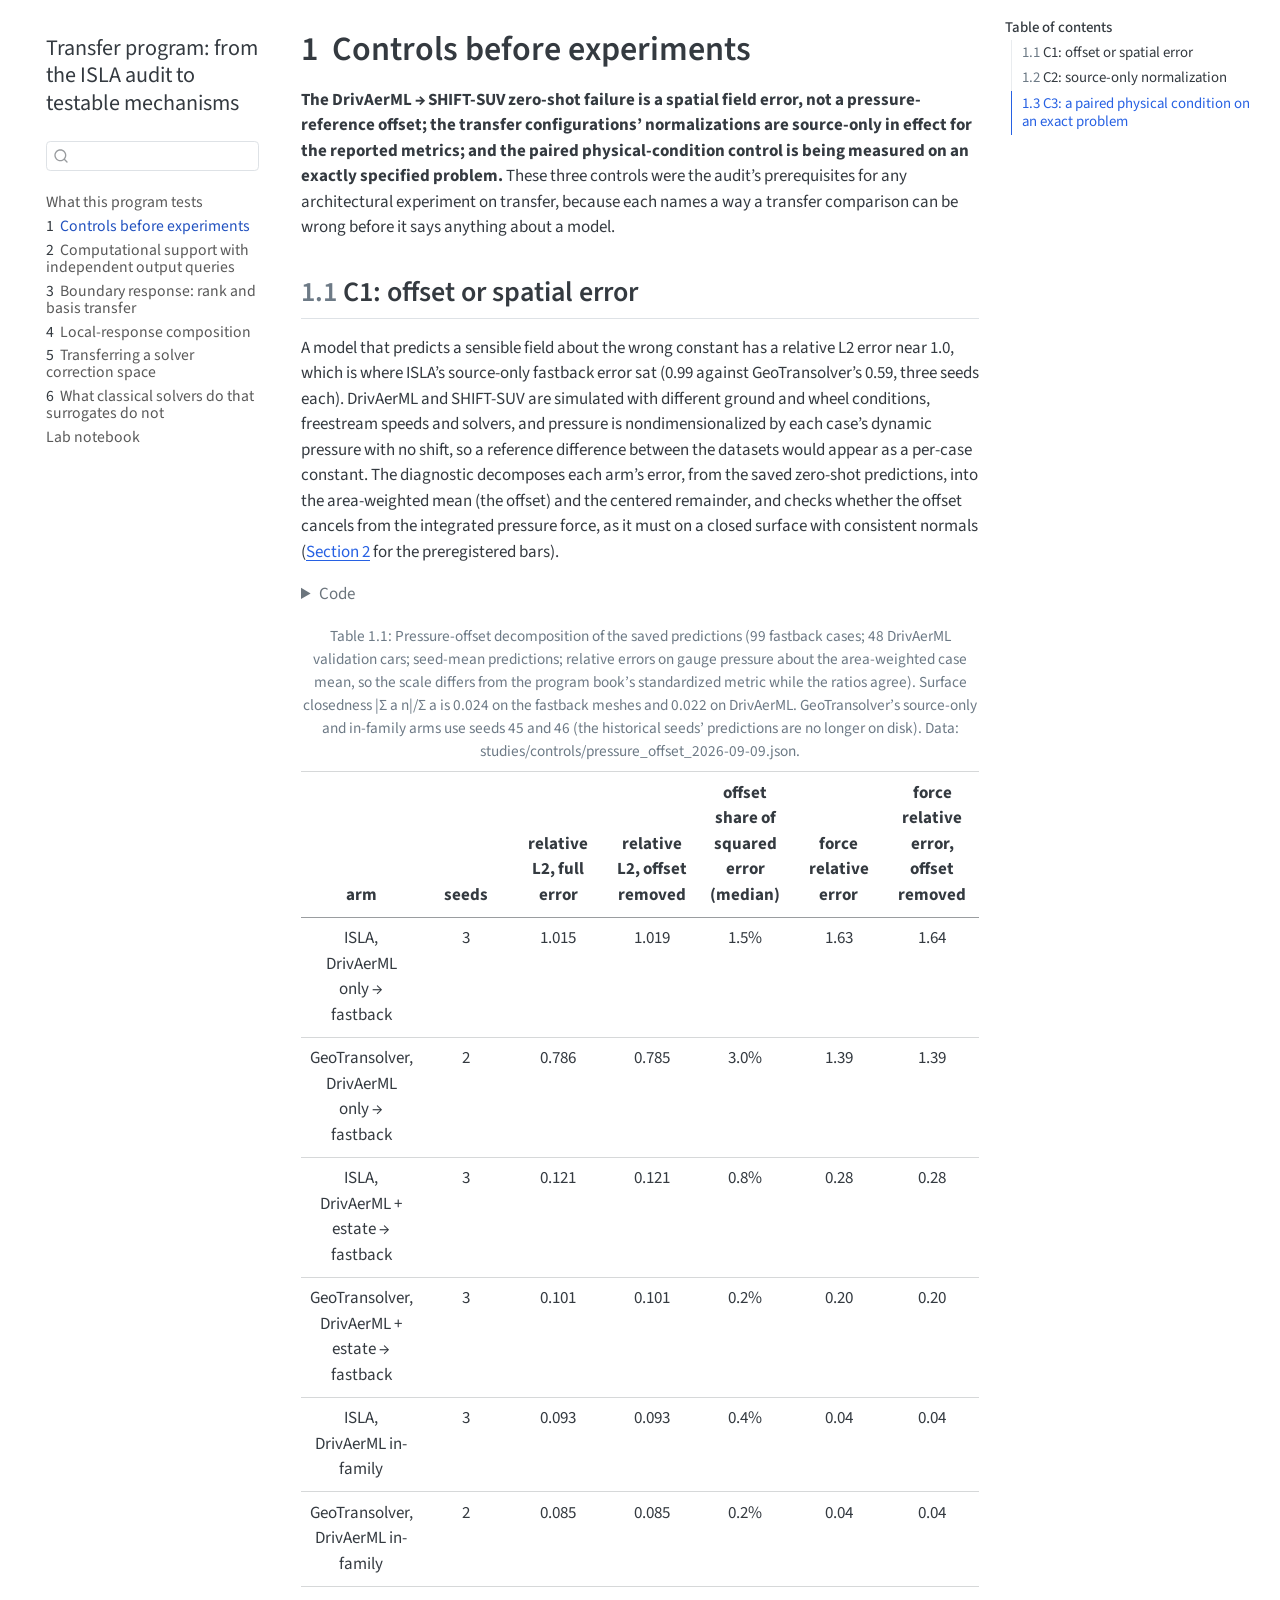
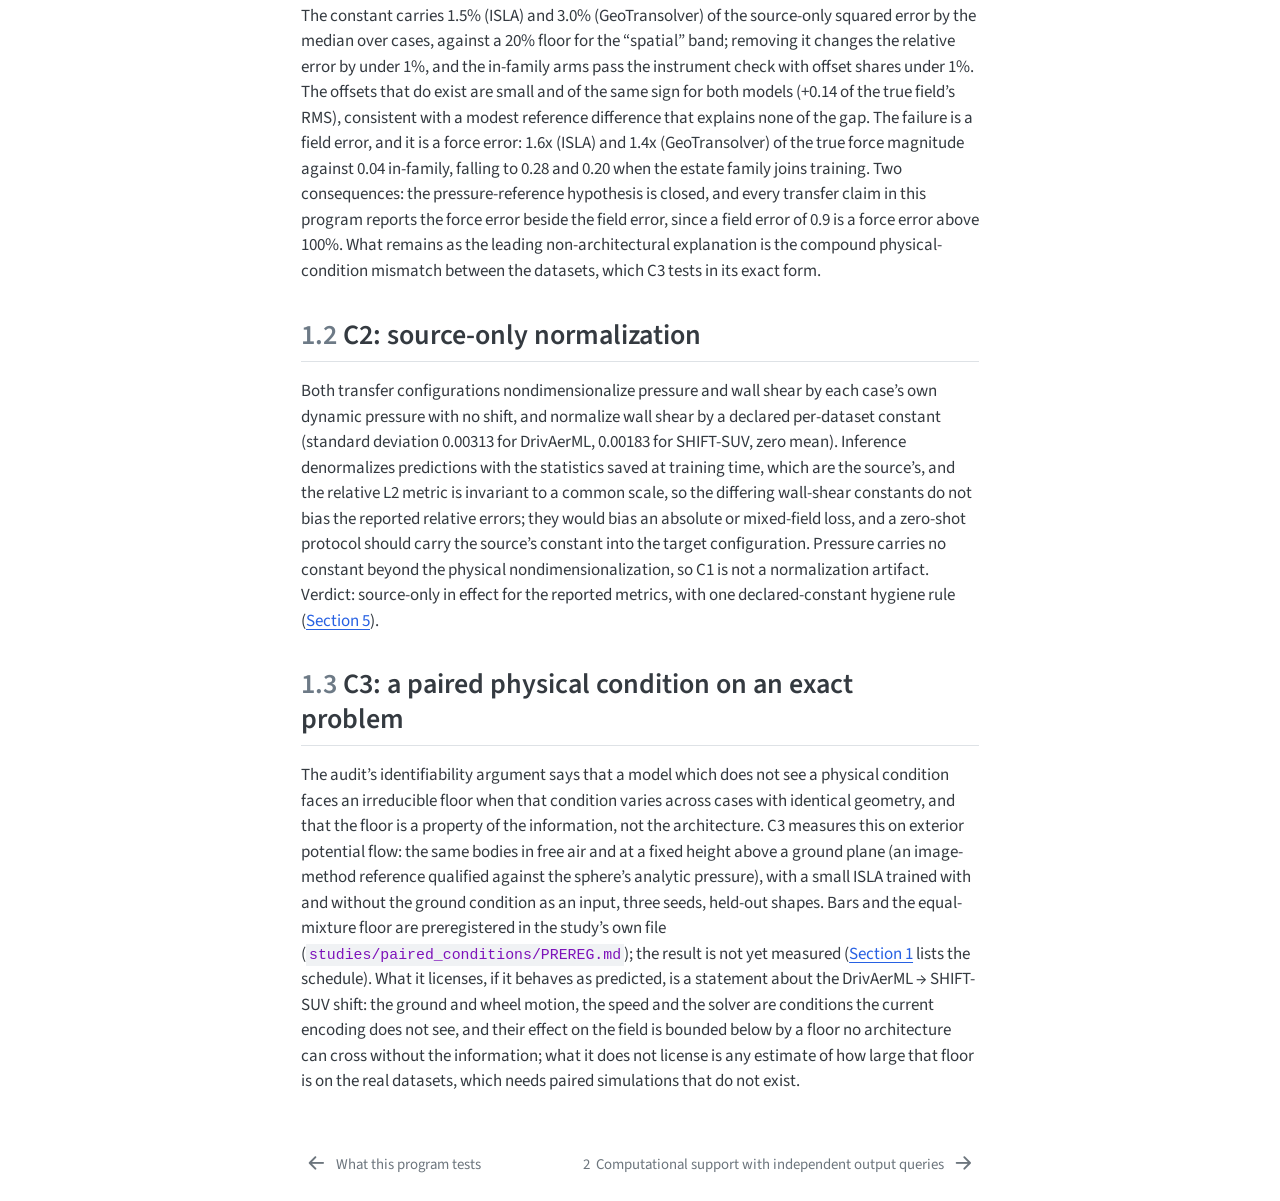
==== examples/cfd/mesh_transformer/research/transfer_program/_book/01-controls.html @ b27fa601 "Transfer program: D3 composition verdict (not worth a learner as proposed; hybrid survives), chapter" ====
<!DOCTYPE html>
<html xmlns="http://www.w3.org/1999/xhtml" lang="en" xml:lang="en"><head>

<meta charset="utf-8">
<meta name="generator" content="quarto-1.10.18">

<meta name="viewport" content="width=device-width, initial-scale=1.0, user-scalable=yes">


<title>1&nbsp; Controls before experiments – Transfer program: from the ISLA audit to testable mechanisms</title>
<style>
/* Default styles provided by pandoc.
** See https://pandoc.org/MANUAL.html#variables-for-html for config info.
*/
span.smallcaps{font-variant: small-caps;}
div.columns{display: flex; gap: 1.5em;}
div.column{flex: auto;}
@media screen {
div.columns{gap: min(4vw, 1.5em);}
div.column{overflow-x: auto;}
}
div.hanging-indent{margin-left: 1.5em; text-indent: -1.5em;}
ul.task-list{list-style: none;}
ul.task-list li input[type="checkbox"] {
  width: 0.8em;
  margin: 0 0.8em 0.2em -1em; /* quarto-specific, see https://github.com/quarto-dev/quarto-cli/issues/4556 */ 
  vertical-align: middle;
}
/* CSS for syntax highlighting */
html { -webkit-text-size-adjust: 100%; }
pre > code.sourceCode { white-space: pre; position: relative; }
pre > code.sourceCode > span { display: inline-block; line-height: 1.25; }
pre > code.sourceCode > span:empty { height: 1.2em; }
.sourceCode { overflow: visible; }
code.sourceCode > span { color: inherit; text-decoration: inherit; }
div.sourceCode { margin: 1em 0; }
pre.sourceCode { margin: 0; }
@media screen {
div.sourceCode { overflow: auto; }
}
@media print {
pre > code.sourceCode { white-space: pre-wrap; }
pre > code.sourceCode > span { text-indent: -5em; padding-left: 5em; }
}
pre.numberSource code
  { counter-reset: source-line 0; }
pre.numberSource code > span
  { position: relative; left: -4em; counter-increment: source-line; }
pre.numberSource code > span > a:first-child::before
  { content: counter(source-line);
    position: relative; left: -1em; text-align: right; vertical-align: baseline;
    border: none; display: inline-block;
    -webkit-touch-callout: none; -webkit-user-select: none;
    -khtml-user-select: none; -moz-user-select: none;
    -ms-user-select: none; user-select: none;
    padding: 0 4px; width: 4em;
  }
pre.numberSource { margin-left: 3em;  padding-left: 4px; }
div.sourceCode
  {   }
@media screen {
pre > code.sourceCode > span > a:first-child::before { text-decoration: underline; }
}
</style>


<script src="site_libs/quarto-nav/quarto-nav.js"></script>
<script src="site_libs/quarto-nav/headroom.min.js"></script>
<script src="site_libs/clipboard/clipboard.min.js"></script>
<script src="site_libs/quarto-search/autocomplete.umd.js"></script>
<script src="site_libs/quarto-search/fuse.min.js"></script>
<script src="site_libs/quarto-search/quarto-search.js"></script>
<meta name="quarto:offset" content="./">
<link href="./02-computational-support.html" rel="next">
<link href="./index.html" rel="prev">
<script src="site_libs/quarto-html/quarto.js" type="module"></script>
<script src="site_libs/quarto-html/tabsets/tabsets.js" type="module"></script>
<script src="site_libs/quarto-html/popper.min.js"></script>
<script src="site_libs/quarto-html/tippy.umd.min.js"></script>
<script src="site_libs/quarto-html/anchor.min.js"></script>
<link href="site_libs/quarto-html/tippy.css" rel="stylesheet">
<link href="site_libs/quarto-html/quarto-syntax-highlighting-64a204ab8560d761af7679ceaba22944.css" rel="stylesheet" id="quarto-text-highlighting-styles">
<script src="site_libs/bootstrap/bootstrap.min.js"></script>
<link href="site_libs/bootstrap/bootstrap-icons.css" rel="stylesheet">
<link href="site_libs/bootstrap/bootstrap-19df2ef9049729c9320cb14db6c731c5.min.css" rel="stylesheet" append-hash="true" id="quarto-bootstrap" data-mode="light">
<script id="quarto-search-options" type="application/json">{
  "location": "sidebar",
  "copy-button": false,
  "collapse-after": 3,
  "panel-placement": "start",
  "type": "textbox",
  "limit": 50,
  "keyboard-shortcut": [
    "f",
    "/",
    "s"
  ],
  "show-item-context": false,
  "language": {
    "search-no-results-text": "No results",
    "search-matching-documents-text": "matching documents",
    "search-copy-link-title": "Copy link to search",
    "search-hide-matches-text": "Hide additional matches",
    "search-more-match-text": "more match in this document",
    "search-more-matches-text": "more matches in this document",
    "search-clear-button-title": "Clear",
    "search-text-placeholder": "",
    "search-detached-cancel-button-title": "Cancel",
    "search-submit-button-title": "Submit",
    "search-label": "Search"
  }
}</script>


</head>

<body class="nav-sidebar floating quarto-light">

<div id="quarto-search-results"></div>
  <header id="quarto-header" class="headroom fixed-top">
  <nav class="quarto-secondary-nav">
    <div class="container-fluid d-flex">
      <button type="button" class="quarto-btn-toggle btn" data-bs-toggle="collapse" role="button" data-bs-target=".quarto-sidebar-collapse-item" aria-controls="quarto-sidebar" aria-expanded="false" aria-label="Toggle sidebar navigation" onclick="if (window.quartoToggleHeadroom) { window.quartoToggleHeadroom(); }">
        <i class="bi bi-layout-text-sidebar-reverse"></i>
      </button>
        <nav class="quarto-page-breadcrumbs" aria-label="breadcrumb"><ol class="breadcrumb"><li class="breadcrumb-item"><a href="./01-controls.html"><span class="chapter-number">1</span>&nbsp; <span class="chapter-title">Controls before experiments</span></a></li></ol></nav>
        <a class="flex-grow-1" role="navigation" data-bs-toggle="collapse" data-bs-target=".quarto-sidebar-collapse-item" aria-controls="quarto-sidebar" aria-expanded="false" aria-label="Toggle sidebar navigation" onclick="if (window.quartoToggleHeadroom) { window.quartoToggleHeadroom(); }">      
        </a>
      <button type="button" class="btn quarto-search-button" aria-label="Search" onclick="window.quartoOpenSearch();">
        <i class="bi bi-search"></i>
      </button>
    </div>
  </nav>
</header>
<!-- content -->
<div id="quarto-content" class="quarto-container page-columns page-rows-contents page-layout-article">
<!-- sidebar -->
  <nav id="quarto-sidebar" class="sidebar collapse collapse-horizontal quarto-sidebar-collapse-item sidebar-navigation floating overflow-auto">
    <div class="pt-lg-2 mt-2 text-left sidebar-header">
    <div class="sidebar-title mb-0 py-0">
      <a href="./">Transfer program: from the ISLA audit to testable mechanisms</a> 
    </div>
      </div>
        <div class="mt-2 flex-shrink-0 align-items-center">
        <div class="sidebar-search">
        <div id="quarto-search" class="" title="Search"></div>
        </div>
        </div>
    <div class="sidebar-menu-container"> 
    <ul class="list-unstyled mt-1">
        <li class="sidebar-item">
  <div class="sidebar-item-container"> 
  <a href="./index.html" class="sidebar-item-text sidebar-link">
 <span class="menu-text">What this program tests</span></a>
  </div>
</li>
        <li class="sidebar-item">
  <div class="sidebar-item-container"> 
  <a href="./01-controls.html" class="sidebar-item-text sidebar-link active">
 <span class="menu-text"><span class="chapter-number">1</span>&nbsp; <span class="chapter-title">Controls before experiments</span></span></a>
  </div>
</li>
        <li class="sidebar-item">
  <div class="sidebar-item-container"> 
  <a href="./02-computational-support.html" class="sidebar-item-text sidebar-link">
 <span class="menu-text"><span class="chapter-number">2</span>&nbsp; <span class="chapter-title">Computational support with independent output queries</span></span></a>
  </div>
</li>
        <li class="sidebar-item">
  <div class="sidebar-item-container"> 
  <a href="./03-boundary-response.html" class="sidebar-item-text sidebar-link">
 <span class="menu-text"><span class="chapter-number">3</span>&nbsp; <span class="chapter-title">Boundary response: rank and basis transfer</span></span></a>
  </div>
</li>
        <li class="sidebar-item">
  <div class="sidebar-item-container"> 
  <a href="./04-composition.html" class="sidebar-item-text sidebar-link">
 <span class="menu-text"><span class="chapter-number">4</span>&nbsp; <span class="chapter-title">Local-response composition</span></span></a>
  </div>
</li>
        <li class="sidebar-item">
  <div class="sidebar-item-container"> 
  <a href="./05-solver-spaces.html" class="sidebar-item-text sidebar-link">
 <span class="menu-text"><span class="chapter-number">5</span>&nbsp; <span class="chapter-title">Transferring a solver correction space</span></span></a>
  </div>
</li>
        <li class="sidebar-item">
  <div class="sidebar-item-container"> 
  <a href="./06-classical-solvers.html" class="sidebar-item-text sidebar-link">
 <span class="menu-text"><span class="chapter-number">6</span>&nbsp; <span class="chapter-title">What classical solvers do that surrogates do not</span></span></a>
  </div>
</li>
        <li class="sidebar-item">
  <div class="sidebar-item-container"> 
  <a href="./99-notebook.html" class="sidebar-item-text sidebar-link">
 <span class="menu-text">Lab notebook</span></a>
  </div>
</li>
    </ul>
    </div>
</nav>
<div id="quarto-sidebar-glass" class="quarto-sidebar-collapse-item" data-bs-toggle="collapse" data-bs-target=".quarto-sidebar-collapse-item"></div>
<!-- margin-sidebar -->
    <div id="quarto-margin-sidebar" class="sidebar margin-sidebar">
        <nav id="TOC" role="doc-toc" class="toc-active">
    <h2 id="toc-title">Table of contents</h2>
   
  <ul>
  <li><a href="#sec-controls-offset" id="toc-sec-controls-offset" class="nav-link active" data-scroll-target="#sec-controls-offset"><span class="header-section-number">1.1</span> C1: offset or spatial error</a></li>
  <li><a href="#sec-controls-normalization" id="toc-sec-controls-normalization" class="nav-link" data-scroll-target="#sec-controls-normalization"><span class="header-section-number">1.2</span> C2: source-only normalization</a></li>
  <li><a href="#sec-controls-paired" id="toc-sec-controls-paired" class="nav-link" data-scroll-target="#sec-controls-paired"><span class="header-section-number">1.3</span> C3: a paired physical condition on an exact problem</a></li>
  </ul>
</nav>
    </div>
<!-- main -->
<main class="content" id="quarto-document-content">

<header id="title-block-header" class="quarto-title-block default">
<div class="quarto-title">
<h1 class="title"><span id="sec-controls" class="quarto-section-identifier"><span class="chapter-number">1</span>&nbsp; <span class="chapter-title">Controls before experiments</span></span></h1>
</div>



<div class="quarto-title-meta">

    
  
    
  </div>
  


</header>


<p><strong>The DrivAerML → SHIFT-SUV zero-shot failure is a spatial field error, not a pressure-reference offset; the transfer configurations’ normalizations are source-only in effect for the reported metrics; and the paired physical-condition control is being measured on an exactly specified problem.</strong> These three controls were the audit’s prerequisites for any architectural experiment on transfer, because each names a way a transfer comparison can be wrong before it says anything about a model.</p>
<section id="sec-controls-offset" class="level2" data-number="1.1">
<h2 data-number="1.1" class="anchored" data-anchor-id="sec-controls-offset"><span class="header-section-number">1.1</span> C1: offset or spatial error</h2>
<p>A model that predicts a sensible field about the wrong constant has a relative L2 error near 1.0, which is where ISLA’s source-only fastback error sat (0.99 against GeoTransolver’s 0.59, three seeds each). DrivAerML and SHIFT-SUV are simulated with different ground and wheel conditions, freestream speeds and solvers, and pressure is nondimensionalized by each case’s dynamic pressure with no shift, so a reference difference between the datasets would appear as a per-case constant. The diagnostic decomposes each arm’s error, from the saved zero-shot predictions, into the area-weighted mean (the offset) and the centered remainder, and checks whether the offset cancels from the integrated pressure force, as it must on a closed surface with consistent normals (<a href="99-notebook.html#sec-nb-c1-prereg" class="quarto-xref"><span>Section 2</span></a> for the preregistered bars).</p>
<details class="code-fold">
<summary>Code</summary>
<div class="code-copy-outer-scaffold"><div class="sourceCode cell-code" id="cb1"><pre class="sourceCode python code-with-copy"><code class="sourceCode python"><span id="cb1-1"><a href="#cb1-1" aria-hidden="true" tabindex="-1"></a><span class="im">import</span> json</span>
<span id="cb1-2"><a href="#cb1-2" aria-hidden="true" tabindex="-1"></a><span class="im">from</span> pathlib <span class="im">import</span> Path</span>
<span id="cb1-3"><a href="#cb1-3" aria-hidden="true" tabindex="-1"></a>d <span class="op">=</span> json.loads(Path(<span class="st">"studies/controls/pressure_offset_2026-09-09.json"</span>).read_text())</span>
<span id="cb1-4"><a href="#cb1-4" aria-hidden="true" tabindex="-1"></a>names <span class="op">=</span> {<span class="st">"isla_source_only_fastback"</span>: <span class="st">"ISLA, DrivAerML only → fastback"</span>, <span class="st">"gt_source_only_fastback"</span>: <span class="st">"GeoTransolver, DrivAerML only → fastback"</span>,</span>
<span id="cb1-5"><a href="#cb1-5" aria-hidden="true" tabindex="-1"></a>         <span class="st">"isla_with_estate_fastback"</span>: <span class="st">"ISLA, DrivAerML + estate → fastback"</span>, <span class="st">"gt_with_estate_fastback"</span>: <span class="st">"GeoTransolver, DrivAerML + estate → fastback"</span>,</span>
<span id="cb1-6"><a href="#cb1-6" aria-hidden="true" tabindex="-1"></a>         <span class="st">"isla_infamily_drivaer"</span>: <span class="st">"ISLA, DrivAerML in-family"</span>, <span class="st">"gt_infamily_drivaer"</span>: <span class="st">"GeoTransolver, DrivAerML in-family"</span>}</span>
<span id="cb1-7"><a href="#cb1-7" aria-hidden="true" tabindex="-1"></a><span class="bu">print</span>(<span class="st">"| arm | seeds | relative L2, full error | relative L2, offset removed | offset share of squared error (median) | force relative error | force relative error, offset removed |"</span>)</span>
<span id="cb1-8"><a href="#cb1-8" aria-hidden="true" tabindex="-1"></a><span class="bu">print</span>(<span class="st">"|---|---|---|---|---|---|---|"</span>)</span>
<span id="cb1-9"><a href="#cb1-9" aria-hidden="true" tabindex="-1"></a><span class="cf">for</span> a, n <span class="kw">in</span> names.items():</span>
<span id="cb1-10"><a href="#cb1-10" aria-hidden="true" tabindex="-1"></a>    s <span class="op">=</span> d[<span class="st">"arms"</span>][a][<span class="st">"summary"</span>]</span>
<span id="cb1-11"><a href="#cb1-11" aria-hidden="true" tabindex="-1"></a>    <span class="bu">print</span>(<span class="ss">f"| </span><span class="sc">{</span>n<span class="sc">}</span><span class="ss"> | </span><span class="sc">{</span>d[<span class="st">'arms'</span>][a][<span class="st">'n_seeds'</span>]<span class="sc">}</span><span class="ss"> | </span><span class="sc">{</span>s[<span class="st">'rel_l2_uniform_vs_centered_true'</span>][<span class="st">'mean'</span>]<span class="sc">:.3f}</span><span class="ss"> | </span><span class="sc">{</span>s[<span class="st">'rel_l2_spatial_vs_centered_true'</span>][<span class="st">'mean'</span>]<span class="sc">:.3f}</span><span class="ss"> | </span><span class="sc">{</span><span class="dv">100</span><span class="op">*</span>s[<span class="st">'frac_sq_err_offset_area'</span>][<span class="st">'median'</span>]<span class="sc">:.1f}</span><span class="ss">% | </span><span class="sc">{</span>s[<span class="st">'force_rel_err'</span>][<span class="st">'mean'</span>]<span class="sc">:.2f}</span><span class="ss"> | </span><span class="sc">{</span>s[<span class="st">'force_rel_err_offset_removed'</span>][<span class="st">'mean'</span>]<span class="sc">:.2f}</span><span class="ss"> |"</span>)</span>
<span id="cb1-12"><a href="#cb1-12" aria-hidden="true" tabindex="-1"></a><span class="bu">print</span>()</span>
<span id="cb1-13"><a href="#cb1-13" aria-hidden="true" tabindex="-1"></a><span class="bu">print</span>(<span class="st">": Pressure-offset decomposition of the saved predictions (99 fastback cases; 48 DrivAerML validation cars; seed-mean predictions; relative errors on gauge pressure about the area-weighted case mean, so the scale differs from the program book's standardized metric while the ratios agree). Surface closedness |Σ a n|/Σ a is 0.024 on the fastback meshes and 0.022 on DrivAerML. GeoTransolver's source-only and in-family arms use seeds 45 and 46 (the historical seeds' predictions are no longer on disk). Data: studies/controls/pressure_offset_2026-09-09.json. {#tbl-c1}"</span>)</span></code></pre></div><button title="Copy to Clipboard" class="code-copy-button"><i class="bi"></i></button></div>
</details>
<div id="tbl-c1" class="quarto-float quarto-figure quarto-figure-center anchored">
<figure class="quarto-float quarto-float-tbl figure">
<figcaption class="quarto-float-caption-top quarto-float-caption quarto-float-tbl" id="tbl-c1-caption-0ceaefa1-69ba-4598-a22c-09a6ac19f8ca">
Table&nbsp;1.1: Pressure-offset decomposition of the saved predictions (99 fastback cases; 48 DrivAerML validation cars; seed-mean predictions; relative errors on gauge pressure about the area-weighted case mean, so the scale differs from the program book’s standardized metric while the ratios agree). Surface closedness |Σ a n|/Σ a is 0.024 on the fastback meshes and 0.022 on DrivAerML. GeoTransolver’s source-only and in-family arms use seeds 45 and 46 (the historical seeds’ predictions are no longer on disk). Data: studies/controls/pressure_offset_2026-09-09.json.
</figcaption>
<div aria-describedby="tbl-c1-caption-0ceaefa1-69ba-4598-a22c-09a6ac19f8ca">
<table class="caption-top table">
<colgroup>
<col style="width: 14%">
<col style="width: 14%">
<col style="width: 14%">
<col style="width: 14%">
<col style="width: 14%">
<col style="width: 14%">
<col style="width: 14%">
</colgroup>
<thead>
<tr class="header">
<th>arm</th>
<th>seeds</th>
<th>relative L2, full error</th>
<th>relative L2, offset removed</th>
<th>offset share of squared error (median)</th>
<th>force relative error</th>
<th>force relative error, offset removed</th>
</tr>
</thead>
<tbody>
<tr class="odd">
<td>ISLA, DrivAerML only → fastback</td>
<td>3</td>
<td>1.015</td>
<td>1.019</td>
<td>1.5%</td>
<td>1.63</td>
<td>1.64</td>
</tr>
<tr class="even">
<td>GeoTransolver, DrivAerML only → fastback</td>
<td>2</td>
<td>0.786</td>
<td>0.785</td>
<td>3.0%</td>
<td>1.39</td>
<td>1.39</td>
</tr>
<tr class="odd">
<td>ISLA, DrivAerML + estate → fastback</td>
<td>3</td>
<td>0.121</td>
<td>0.121</td>
<td>0.8%</td>
<td>0.28</td>
<td>0.28</td>
</tr>
<tr class="even">
<td>GeoTransolver, DrivAerML + estate → fastback</td>
<td>3</td>
<td>0.101</td>
<td>0.101</td>
<td>0.2%</td>
<td>0.20</td>
<td>0.20</td>
</tr>
<tr class="odd">
<td>ISLA, DrivAerML in-family</td>
<td>3</td>
<td>0.093</td>
<td>0.093</td>
<td>0.4%</td>
<td>0.04</td>
<td>0.04</td>
</tr>
<tr class="even">
<td>GeoTransolver, DrivAerML in-family</td>
<td>2</td>
<td>0.085</td>
<td>0.085</td>
<td>0.2%</td>
<td>0.04</td>
<td>0.04</td>
</tr>
</tbody>
</table>
</div>
</figure>
</div>
<p>The constant carries 1.5% (ISLA) and 3.0% (GeoTransolver) of the source-only squared error by the median over cases, against a 20% floor for the “spatial” band; removing it changes the relative error by under 1%, and the in-family arms pass the instrument check with offset shares under 1%. The offsets that do exist are small and of the same sign for both models (+0.14 of the true field’s RMS), consistent with a modest reference difference that explains none of the gap. The failure is a field error, and it is a force error: 1.6x (ISLA) and 1.4x (GeoTransolver) of the true force magnitude against 0.04 in-family, falling to 0.28 and 0.20 when the estate family joins training. Two consequences: the pressure-reference hypothesis is closed, and every transfer claim in this program reports the force error beside the field error, since a field error of 0.9 is a force error above 100%. What remains as the leading non-architectural explanation is the compound physical-condition mismatch between the datasets, which C3 tests in its exact form.</p>
</section>
<section id="sec-controls-normalization" class="level2" data-number="1.2">
<h2 data-number="1.2" class="anchored" data-anchor-id="sec-controls-normalization"><span class="header-section-number">1.2</span> C2: source-only normalization</h2>
<p>Both transfer configurations nondimensionalize pressure and wall shear by each case’s own dynamic pressure with no shift, and normalize wall shear by a declared per-dataset constant (standard deviation 0.00313 for DrivAerML, 0.00183 for SHIFT-SUV, zero mean). Inference denormalizes predictions with the statistics saved at training time, which are the source’s, and the relative L2 metric is invariant to a common scale, so the differing wall-shear constants do not bias the reported relative errors; they would bias an absolute or mixed-field loss, and a zero-shot protocol should carry the source’s constant into the target configuration. Pressure carries no constant beyond the physical nondimensionalization, so C1 is not a normalization artifact. Verdict: source-only in effect for the reported metrics, with one declared-constant hygiene rule (<a href="99-notebook.html#sec-nb-c2-verdict" class="quarto-xref"><span>Section 5</span></a>).</p>
</section>
<section id="sec-controls-paired" class="level2" data-number="1.3">
<h2 data-number="1.3" class="anchored" data-anchor-id="sec-controls-paired"><span class="header-section-number">1.3</span> C3: a paired physical condition on an exact problem</h2>
<p>The audit’s identifiability argument says that a model which does not see a physical condition faces an irreducible floor when that condition varies across cases with identical geometry, and that the floor is a property of the information, not the architecture. C3 measures this on exterior potential flow: the same bodies in free air and at a fixed height above a ground plane (an image-method reference qualified against the sphere’s analytic pressure), with a small ISLA trained with and without the ground condition as an input, three seeds, held-out shapes. Bars and the equal-mixture floor are preregistered in the study’s own file (<code>studies/paired_conditions/PREREG.md</code>); the result is not yet measured (<a href="99-notebook.html#sec-nb-start" class="quarto-xref"><span>Section 1</span></a> lists the schedule). What it licenses, if it behaves as predicted, is a statement about the DrivAerML → SHIFT-SUV shift: the ground and wheel motion, the speed and the solver are conditions the current encoding does not see, and their effect on the field is bounded below by a floor no architecture can cross without the information; what it does not license is any estimate of how large that floor is on the real datasets, which needs paired simulations that do not exist.</p>


</section>

</main> <!-- /main -->
<script id="quarto-html-after-body" type="application/javascript">
  window.document.addEventListener("DOMContentLoaded", function (event) {
    const icon = "";
    const anchorJS = new window.AnchorJS();
    anchorJS.options = {
      placement: 'right',
      icon: icon
    };
    anchorJS.add('.anchored');
    const isCodeAnnotation = (el) => {
      for (const clz of el.classList) {
        if (clz.startsWith('code-annotation-')) {                     
          return true;
        }
      }
      return false;
    }
    const onCopySuccess = function(e) {
      // button target
      const button = e.trigger;
      // don't keep focus
      button.blur();
      // flash "checked"
      button.classList.add('code-copy-button-checked');
      var currentTitle = button.getAttribute("title");
      button.setAttribute("title", "Copied!");
      let tooltip;
      if (window.bootstrap) {
        button.setAttribute("data-bs-toggle", "tooltip");
        button.setAttribute("data-bs-placement", "left");
        button.setAttribute("data-bs-title", "Copied!");
        tooltip = new bootstrap.Tooltip(button, 
          { trigger: "manual", 
            customClass: "code-copy-button-tooltip",
            offset: [0, -8]});
        tooltip.show();    
      }
      setTimeout(function() {
        if (tooltip) {
          tooltip.hide();
          button.removeAttribute("data-bs-title");
          button.removeAttribute("data-bs-toggle");
          button.removeAttribute("data-bs-placement");
        }
        button.setAttribute("title", currentTitle);
        button.classList.remove('code-copy-button-checked');
      }, 1000);
      // clear code selection
      e.clearSelection();
    }
    const getTextToCopy = function(trigger) {
      const outerScaffold = trigger.parentElement.cloneNode(true);
      const codeEl = outerScaffold.querySelector('code');
      for (const childEl of codeEl.children) {
        if (isCodeAnnotation(childEl)) {
          childEl.remove();
        }
      }
      return codeEl.innerText;
    }
    const clipboard = new window.ClipboardJS('.code-copy-button:not([data-in-quarto-modal])', {
      text: getTextToCopy
    });
    clipboard.on('success', onCopySuccess);
    if (window.document.getElementById('quarto-embedded-source-code-modal')) {
      const clipboardModal = new window.ClipboardJS('.code-copy-button[data-in-quarto-modal]', {
        text: getTextToCopy,
        container: window.document.getElementById('quarto-embedded-source-code-modal')
      });
      clipboardModal.on('success', onCopySuccess);
    }
      var localhostRegex = new RegExp(/^(?:http|https):\/\/localhost\:?[0-9]*\//);
      var mailtoRegex = new RegExp(/^mailto:/);
        var filterRegex = new RegExp('/' + window.location.host + '/');
      var isInternal = (href) => {
          return filterRegex.test(href) || localhostRegex.test(href) || mailtoRegex.test(href);
      }
      // Inspect non-navigation links and adorn them if external
     var links = window.document.querySelectorAll('a[href]:not(.nav-link):not(.navbar-brand):not(.toc-action):not(.sidebar-link):not(.sidebar-item-toggle):not(.pagination-link):not(.no-external):not([aria-hidden]):not(.dropdown-item):not(.quarto-navigation-tool):not(.about-link)');
      for (var i=0; i<links.length; i++) {
        const link = links[i];
        if (!isInternal(link.href)) {
          // undo the damage that might have been done by quarto-nav.js in the case of
          // links that we want to consider external
          if (link.dataset.originalHref !== undefined) {
            link.href = link.dataset.originalHref;
          }
        }
      }
    function tippyHover(el, contentFn, onTriggerFn, onUntriggerFn) {
      const config = {
        allowHTML: true,
        maxWidth: 500,
        delay: 100,
        arrow: false,
        appendTo: function(el) {
            return el.parentElement;
        },
        interactive: true,
        interactiveBorder: 10,
        theme: 'quarto',
        placement: 'bottom-start',
      };
      if (contentFn) {
        config.content = contentFn;
      }
      if (onTriggerFn) {
        config.onTrigger = onTriggerFn;
      }
      if (onUntriggerFn) {
        config.onUntrigger = onUntriggerFn;
      }
      window.tippy(el, config); 
    }
    const noterefs = window.document.querySelectorAll('a[role="doc-noteref"]');
    for (var i=0; i<noterefs.length; i++) {
      const ref = noterefs[i];
      tippyHover(ref, function() {
        // use id or data attribute instead here
        let href = ref.getAttribute('data-footnote-href') || ref.getAttribute('href');
        try { href = new URL(href).hash; } catch {}
        const id = href.replace(/^#\/?/, "");
        const note = window.document.getElementById(id);
        if (note) {
          return note.innerHTML;
        } else {
          return "";
        }
      });
    }
    const xrefs = window.document.querySelectorAll('a.quarto-xref');
    const processXRef = (id, note) => {
      // Strip column container classes
      const stripColumnClz = (el) => {
        el.classList.remove("page-full", "page-columns");
        if (el.children) {
          for (const child of el.children) {
            stripColumnClz(child);
          }
        }
      }
      stripColumnClz(note)
      if (id === null || id.startsWith('sec-')) {
        // Special case sections, only their first couple elements
        const container = document.createElement("div");
        if (note.children && note.children.length > 2) {
          container.appendChild(note.children[0].cloneNode(true));
          for (let i = 1; i < note.children.length; i++) {
            const child = note.children[i];
            if (child.tagName === "P" && child.innerText === "") {
              continue;
            } else {
              container.appendChild(child.cloneNode(true));
              break;
            }
          }
          if (window.Quarto?.typesetMath) {
            window.Quarto.typesetMath(container);
          }
          return container.innerHTML
        } else {
          if (window.Quarto?.typesetMath) {
            window.Quarto.typesetMath(note);
          }
          return note.innerHTML;
        }
      } else {
        // Remove any anchor links if they are present
        const anchorLink = note.querySelector('a.anchorjs-link');
        if (anchorLink) {
          anchorLink.remove();
        }
        if (window.Quarto?.typesetMath) {
          window.Quarto.typesetMath(note);
        }
        if (note.classList.contains("callout")) {
          return note.outerHTML;
        } else {
          return note.innerHTML;
        }
      }
    }
    for (var i=0; i<xrefs.length; i++) {
      const xref = xrefs[i];
      tippyHover(xref, undefined, function(instance) {
        instance.disable();
        let url = xref.getAttribute('href');
        let hash = undefined; 
        if (url.startsWith('#')) {
          hash = url;
        } else {
          try { hash = new URL(url).hash; } catch {}
        }
        if (hash) {
          const id = hash.replace(/^#\/?/, "");
          const note = window.document.getElementById(id);
          if (note !== null) {
            try {
              const html = processXRef(id, note.cloneNode(true));
              instance.setContent(html);
            } finally {
              instance.enable();
              instance.show();
            }
          } else {
            // See if we can fetch this
            fetch(url.split('#')[0])
            .then(res => res.text())
            .then(html => {
              const parser = new DOMParser();
              const htmlDoc = parser.parseFromString(html, "text/html");
              const note = htmlDoc.getElementById(id);
              if (note !== null) {
                const html = processXRef(id, note);
                instance.setContent(html);
              } 
            }).finally(() => {
              instance.enable();
              instance.show();
            });
          }
        } else {
          // See if we can fetch a full url (with no hash to target)
          // This is a special case and we should probably do some content thinning / targeting
          fetch(url)
          .then(res => res.text())
          .then(html => {
            const parser = new DOMParser();
            const htmlDoc = parser.parseFromString(html, "text/html");
            const note = htmlDoc.querySelector('main.content');
            if (note !== null) {
              // This should only happen for chapter cross references
              // (since there is no id in the URL)
              // remove the first header
              if (note.children.length > 0 && note.children[0].tagName === "HEADER") {
                note.children[0].remove();
              }
              const html = processXRef(null, note);
              instance.setContent(html);
            } 
          }).finally(() => {
            instance.enable();
            instance.show();
          });
        }
      }, function(instance) {
      });
    }
        let selectedAnnoteEl;
        const selectorForAnnotation = ( cell, annotation) => {
          let cellAttr = 'data-code-cell="' + cell + '"';
          let lineAttr = 'data-code-annotation="' +  annotation + '"';
          const selector = 'span[' + cellAttr + '][' + lineAttr + ']';
          return selector;
        }
        const selectCodeLines = (annoteEl) => {
          const doc = window.document;
          const targetCell = annoteEl.getAttribute("data-target-cell");
          const targetAnnotation = annoteEl.getAttribute("data-target-annotation");
          const annoteSpan = window.document.querySelector(selectorForAnnotation(targetCell, targetAnnotation));
          const lines = annoteSpan.getAttribute("data-code-lines").split(",");
          const lineIds = lines.map((line) => {
            return targetCell + "-" + line;
          })
          let top = null;
          let height = null;
          let parent = null;
          if (lineIds.length > 0) {
              //compute the position of the single el (top and bottom and make a div)
              const el = window.document.getElementById(lineIds[0]);
              top = el.offsetTop;
              height = el.offsetHeight;
              parent = el.parentElement.parentElement;
            if (lineIds.length > 1) {
              const lastEl = window.document.getElementById(lineIds[lineIds.length - 1]);
              const bottom = lastEl.offsetTop + lastEl.offsetHeight;
              height = bottom - top;
            }
            if (top !== null && height !== null && parent !== null) {
              // cook up a div (if necessary) and position it 
              let div = window.document.getElementById("code-annotation-line-highlight");
              if (div === null) {
                div = window.document.createElement("div");
                div.setAttribute("id", "code-annotation-line-highlight");
                div.style.position = 'absolute';
                parent.appendChild(div);
              }
              div.style.top = top - 2 + "px";
              div.style.height = height + 4 + "px";
              div.style.left = 0;
              let gutterDiv = window.document.getElementById("code-annotation-line-highlight-gutter");
              if (gutterDiv === null) {
                gutterDiv = window.document.createElement("div");
                gutterDiv.setAttribute("id", "code-annotation-line-highlight-gutter");
                gutterDiv.style.position = 'absolute';
                const codeCell = window.document.getElementById(targetCell);
                const gutter = codeCell.querySelector('.code-annotation-gutter');
                gutter.appendChild(gutterDiv);
              }
              gutterDiv.style.top = top - 2 + "px";
              gutterDiv.style.height = height + 4 + "px";
            }
            selectedAnnoteEl = annoteEl;
          }
        };
        const unselectCodeLines = () => {
          const elementsIds = ["code-annotation-line-highlight", "code-annotation-line-highlight-gutter"];
          elementsIds.forEach((elId) => {
            const div = window.document.getElementById(elId);
            if (div) {
              div.remove();
            }
          });
          selectedAnnoteEl = undefined;
        };
          // Handle positioning of the toggle
      window.addEventListener(
        "resize",
        throttle(() => {
          elRect = undefined;
          if (selectedAnnoteEl) {
            selectCodeLines(selectedAnnoteEl);
          }
        }, 10)
      );
      function throttle(fn, ms) {
      let throttle = false;
      let timer;
        return (...args) => {
          if(!throttle) { // first call gets through
              fn.apply(this, args);
              throttle = true;
          } else { // all the others get throttled
              if(timer) clearTimeout(timer); // cancel #2
              timer = setTimeout(() => {
                fn.apply(this, args);
                timer = throttle = false;
              }, ms);
          }
        };
      }
        // Attach click handler to the DT
        const annoteDls = window.document.querySelectorAll('dt[data-target-cell]');
        for (const annoteDlNode of annoteDls) {
          annoteDlNode.addEventListener('click', (event) => {
            const clickedEl = event.target;
            if (clickedEl !== selectedAnnoteEl) {
              unselectCodeLines();
              const activeEl = window.document.querySelector('dt[data-target-cell].code-annotation-active');
              if (activeEl) {
                activeEl.classList.remove('code-annotation-active');
              }
              selectCodeLines(clickedEl);
              clickedEl.classList.add('code-annotation-active');
            } else {
              // Unselect the line
              unselectCodeLines();
              clickedEl.classList.remove('code-annotation-active');
            }
          });
        }
    const findCites = (el) => {
      const parentEl = el.parentElement;
      if (parentEl) {
        const cites = parentEl.dataset.cites;
        if (cites) {
          return {
            el,
            cites: cites.split(' ')
          };
        } else {
          return findCites(el.parentElement)
        }
      } else {
        return undefined;
      }
    };
    var bibliorefs = window.document.querySelectorAll('a[role="doc-biblioref"]');
    for (var i=0; i<bibliorefs.length; i++) {
      const ref = bibliorefs[i];
      const citeInfo = findCites(ref);
      if (citeInfo) {
        tippyHover(citeInfo.el, function() {
          var popup = window.document.createElement('div');
          citeInfo.cites.forEach(function(cite) {
            var citeDiv = window.document.createElement('div');
            citeDiv.classList.add('hanging-indent');
            citeDiv.classList.add('csl-entry');
            var biblioDiv = window.document.getElementById('ref-' + cite);
            if (biblioDiv) {
              citeDiv.innerHTML = biblioDiv.innerHTML;
            }
            popup.appendChild(citeDiv);
          });
          return popup.innerHTML;
        });
      }
    }
  });
  </script>
<nav class="page-navigation">
  <div class="nav-page nav-page-previous">
      <a href="./index.html" class="pagination-link" aria-label="What this program tests">
        <i class="bi bi-arrow-left-short"></i> <span class="nav-page-text">What this program tests</span>
      </a>          
  </div>
  <div class="nav-page nav-page-next">
      <a href="./02-computational-support.html" class="pagination-link" aria-label="Computational support with independent output queries">
        <span class="nav-page-text"><span class="chapter-number">2</span>&nbsp; <span class="chapter-title">Computational support with independent output queries</span></span> <i class="bi bi-arrow-right-short"></i>
      </a>
  </div>
</nav>
</div> <!-- /content -->




</body></html>
---- examples/cfd/mesh_transformer/research/transfer_program/_book/site_libs/quarto-html/tippy.css ----
.tippy-box[data-animation=fade][data-state=hidden]{opacity:0}[data-tippy-root]{max-width:calc(100vw - 10px)}.tippy-box{position:relative;background-color:#333;color:#fff;border-radius:4px;font-size:14px;line-height:1.4;white-space:normal;outline:0;transition-property:transform,visibility,opacity}.tippy-box[data-placement^=top]>.tippy-arrow{bottom:0}.tippy-box[data-placement^=top]>.tippy-arrow:before{bottom:-7px;left:0;border-width:8px 8px 0;border-top-color:initial;transform-origin:center top}.tippy-box[data-placement^=bottom]>.tippy-arrow{top:0}.tippy-box[data-placement^=bottom]>.tippy-arrow:before{top:-7px;left:0;border-width:0 8px 8px;border-bottom-color:initial;transform-origin:center bottom}.tippy-box[data-placement^=left]>.tippy-arrow{right:0}.tippy-box[data-placement^=left]>.tippy-arrow:before{border-width:8px 0 8px 8px;border-left-color:initial;right:-7px;transform-origin:center left}.tippy-box[data-placement^=right]>.tippy-arrow{left:0}.tippy-box[data-placement^=right]>.tippy-arrow:before{left:-7px;border-width:8px 8px 8px 0;border-right-color:initial;transform-origin:center right}.tippy-box[data-inertia][data-state=visible]{transition-timing-function:cubic-bezier(.54,1.5,.38,1.11)}.tippy-arrow{width:16px;height:16px;color:#333}.tippy-arrow:before{content:"";position:absolute;border-color:transparent;border-style:solid}.tippy-content{position:relative;padding:5px 9px;z-index:1}
---- examples/cfd/mesh_transformer/research/transfer_program/_book/site_libs/quarto-html/quarto-syntax-highlighting-64a204ab8560d761af7679ceaba22944.css ----
/* quarto syntax highlight colors */
:root {
  --quarto-hl-ot-color: #003B4F;
  --quarto-hl-at-color: #657422;
  --quarto-hl-ss-color: #20794D;
  --quarto-hl-an-color: #5E5E5E;
  --quarto-hl-fu-color: #4758AB;
  --quarto-hl-st-color: #20794D;
  --quarto-hl-cf-color: #003B4F;
  --quarto-hl-op-color: #5E5E5E;
  --quarto-hl-er-color: #AD0000;
  --quarto-hl-bn-color: #AD0000;
  --quarto-hl-al-color: #AD0000;
  --quarto-hl-va-color: #111111;
  --quarto-hl-bu-color: inherit;
  --quarto-hl-ex-color: inherit;
  --quarto-hl-pp-color: #AD0000;
  --quarto-hl-in-color: #5E5E5E;
  --quarto-hl-vs-color: #20794D;
  --quarto-hl-wa-color: #5E5E5E;
  --quarto-hl-do-color: #5E5E5E;
  --quarto-hl-im-color: #00769E;
  --quarto-hl-ch-color: #20794D;
  --quarto-hl-dt-color: #AD0000;
  --quarto-hl-fl-color: #AD0000;
  --quarto-hl-co-color: #5E5E5E;
  --quarto-hl-cv-color: #5E5E5E;
  --quarto-hl-cn-color: #8f5902;
  --quarto-hl-sc-color: #5E5E5E;
  --quarto-hl-dv-color: #AD0000;
  --quarto-hl-kw-color: #003B4F;
}

/* other quarto variables */
:root {
  --quarto-font-monospace: SFMono-Regular, Menlo, Monaco, Consolas, "Liberation Mono", "Courier New", monospace;
}

/* syntax highlight based on Pandoc's rules */
pre > code.sourceCode > span {
  color: #003B4F;
}

code.sourceCode > span {
  color: #003B4F;
}

div.sourceCode,
div.sourceCode pre.sourceCode {
  color: #003B4F;
}

/* Normal */
code span {
  color: #003B4F;
}

/* Alert */
code span.al {
  color: #AD0000;
  font-style: inherit;
}

/* Annotation */
code span.an {
  color: #5E5E5E;
  font-style: inherit;
}

/* Attribute */
code span.at {
  color: #657422;
  font-style: inherit;
}

/* BaseN */
code span.bn {
  color: #AD0000;
  font-style: inherit;
}

/* BuiltIn */
code span.bu {
  font-style: inherit;
}

/* ControlFlow */
code span.cf {
  color: #003B4F;
  font-weight: bold;
  font-style: inherit;
}

/* Char */
code span.ch {
  color: #20794D;
  font-style: inherit;
}

/* Constant */
code span.cn {
  color: #8f5902;
  font-style: inherit;
}

/* Comment */
code span.co {
  color: #5E5E5E;
  font-style: inherit;
}

/* CommentVar */
code span.cv {
  color: #5E5E5E;
  font-style: italic;
}

/* Documentation */
code span.do {
  color: #5E5E5E;
  font-style: italic;
}

/* DataType */
code span.dt {
  color: #AD0000;
  font-style: inherit;
}

/* DecVal */
code span.dv {
  color: #AD0000;
  font-style: inherit;
}

/* Error */
code span.er {
  color: #AD0000;
  font-style: inherit;
}

/* Extension */
code span.ex {
  font-style: inherit;
}

/* Float */
code span.fl {
  color: #AD0000;
  font-style: inherit;
}

/* Function */
code span.fu {
  color: #4758AB;
  font-style: inherit;
}

/* Import */
code span.im {
  color: #00769E;
  font-style: inherit;
}

/* Information */
code span.in {
  color: #5E5E5E;
  font-style: inherit;
}

/* Keyword */
code span.kw {
  color: #003B4F;
  font-weight: bold;
  font-style: inherit;
}

/* Operator */
code span.op {
  color: #5E5E5E;
  font-style: inherit;
}

/* Other */
code span.ot {
  color: #003B4F;
  font-style: inherit;
}

/* Preprocessor */
code span.pp {
  color: #AD0000;
  font-style: inherit;
}

/* SpecialChar */
code span.sc {
  color: #5E5E5E;
  font-style: inherit;
}

/* SpecialString */
code span.ss {
  color: #20794D;
  font-style: inherit;
}

/* String */
code span.st {
  color: #20794D;
  font-style: inherit;
}

/* Variable */
code span.va {
  color: #111111;
  font-style: inherit;
}

/* VerbatimString */
code span.vs {
  color: #20794D;
  font-style: inherit;
}

/* Warning */
code span.wa {
  color: #5E5E5E;
  font-style: italic;
}

.prevent-inlining {
  content: "</";
}

/*# sourceMappingURL=9d8d5bb603a83b8298b89080a598c93b.css.map */
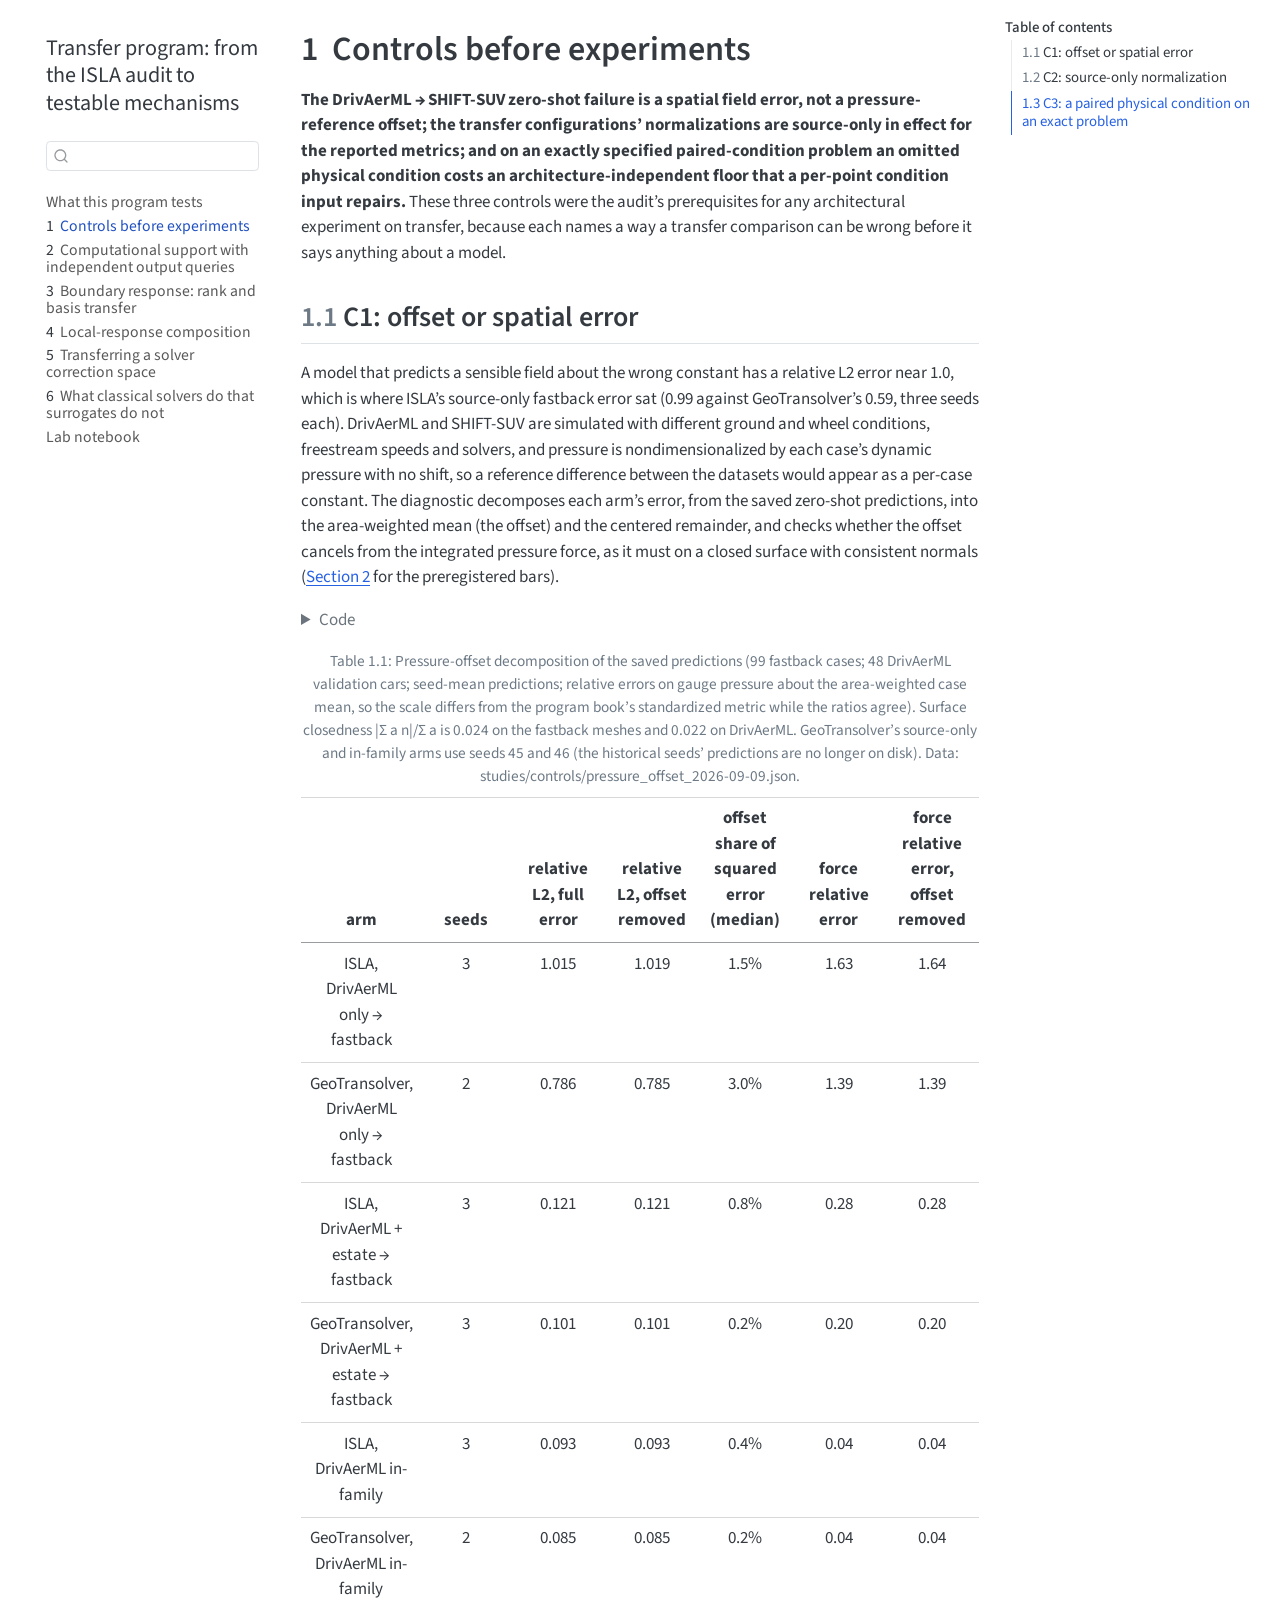
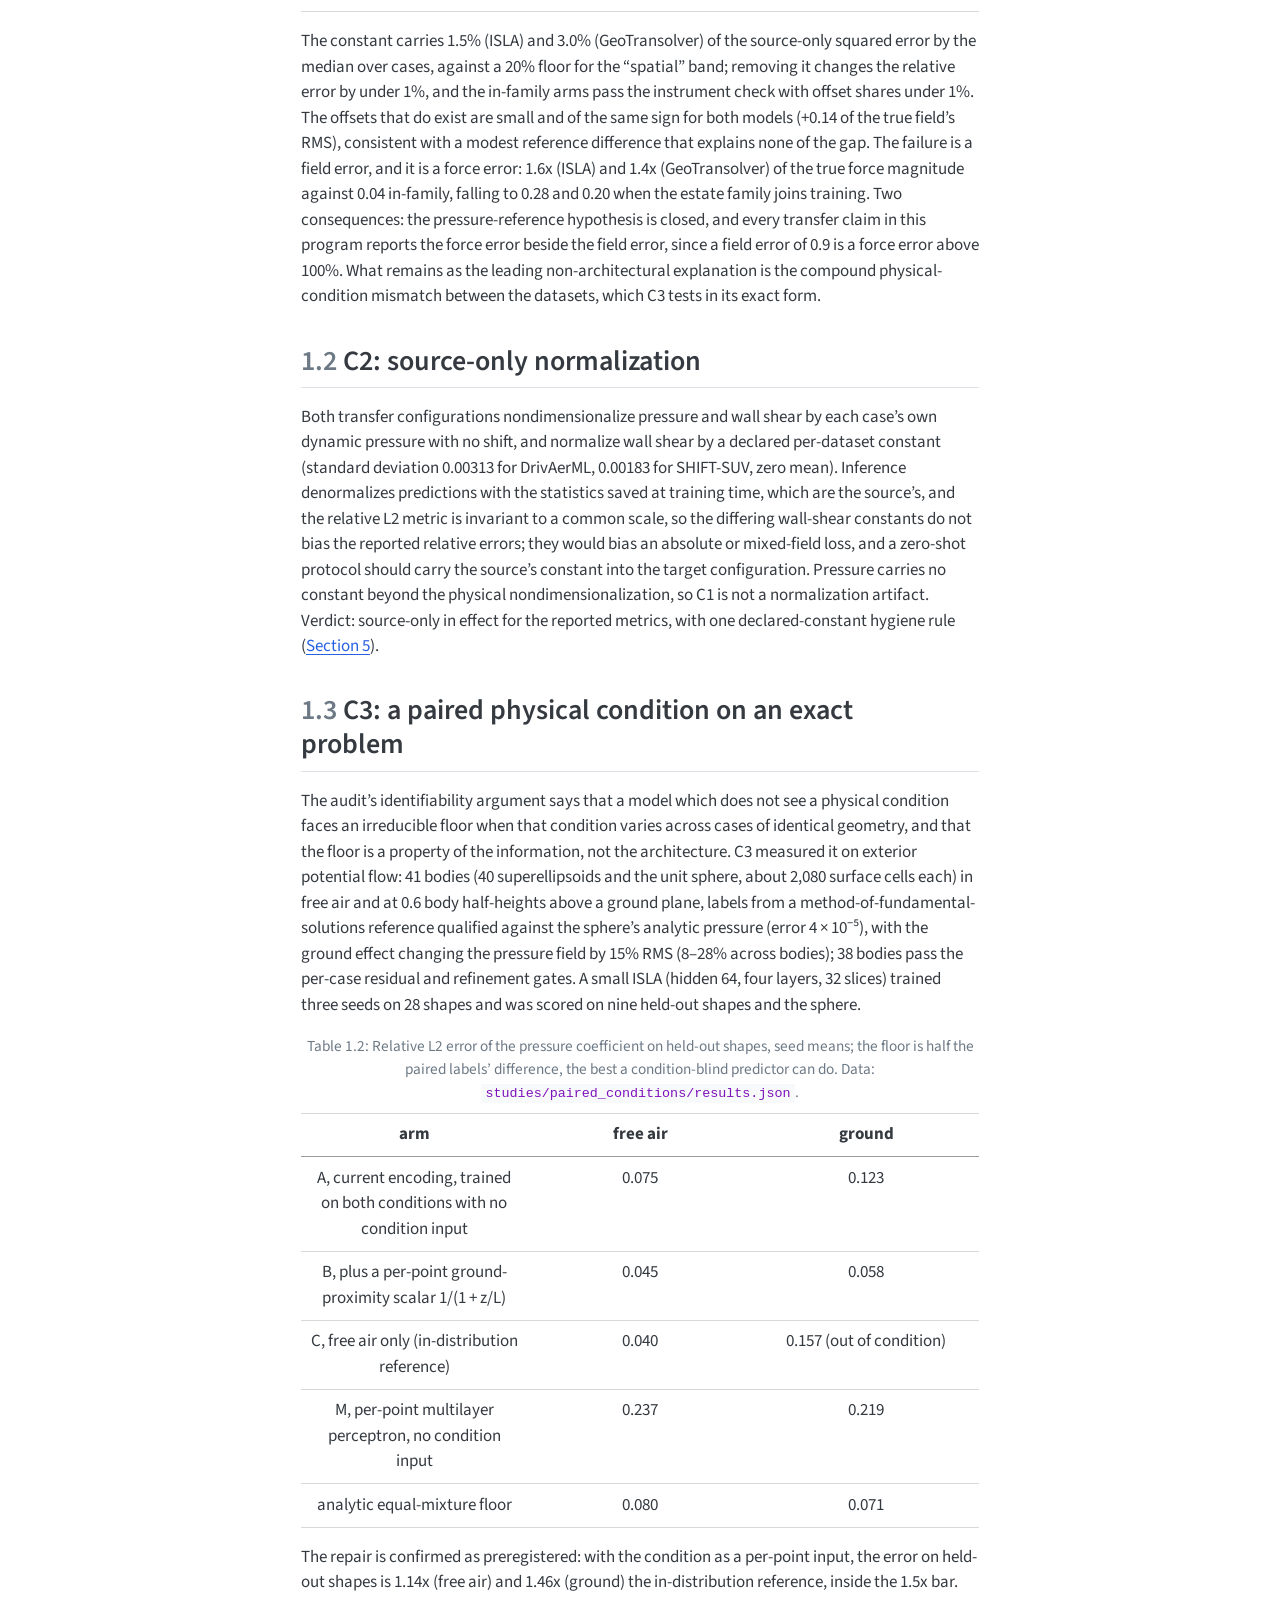
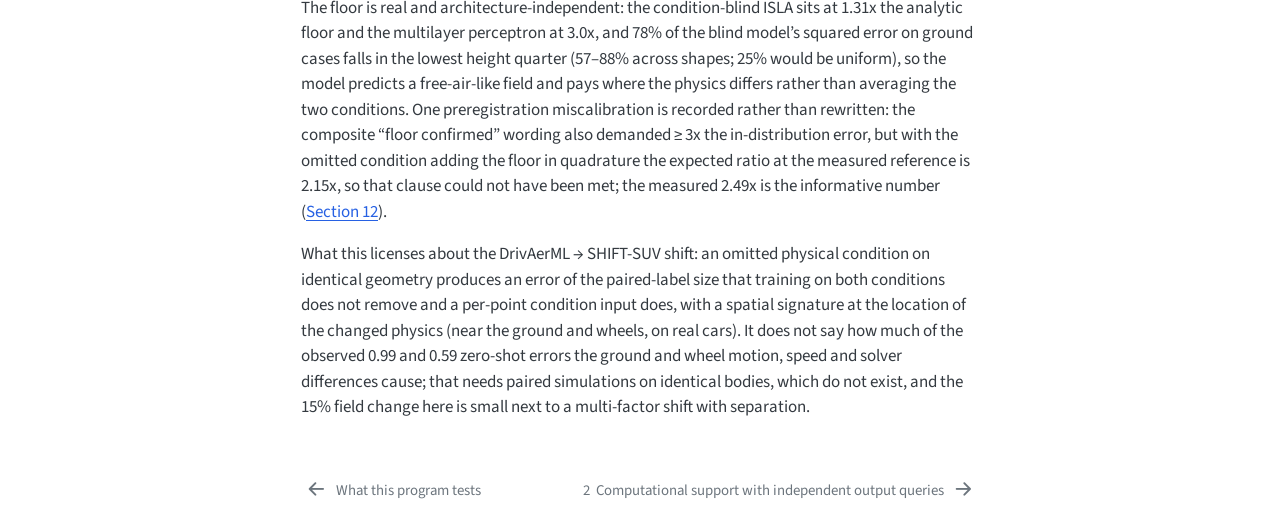
==== commit 29432fd8: "Transfer program: ops note on the pinned-memory reader hang; D1 and campaign-D chains held, pin_memo" ====
--- a/examples/cfd/mesh_transformer/research/transfer_program/_book/01-controls.html
+++ b/examples/cfd/mesh_transformer/research/transfer_program/_book/01-controls.html
@@ -234,7 +234,7 @@
 </header>
 
 
-<p><strong>The DrivAerML → SHIFT-SUV zero-shot failure is a spatial field error, not a pressure-reference offset; the transfer configurations’ normalizations are source-only in effect for the reported metrics; and the paired physical-condition control is being measured on an exactly specified problem.</strong> These three controls were the audit’s prerequisites for any architectural experiment on transfer, because each names a way a transfer comparison can be wrong before it says anything about a model.</p>
+<p><strong>The DrivAerML → SHIFT-SUV zero-shot failure is a spatial field error, not a pressure-reference offset; the transfer configurations’ normalizations are source-only in effect for the reported metrics; and on an exactly specified paired-condition problem an omitted physical condition costs an architecture-independent floor that a per-point condition input repairs.</strong> These three controls were the audit’s prerequisites for any architectural experiment on transfer, because each names a way a transfer comparison can be wrong before it says anything about a model.</p>
 <section id="sec-controls-offset" class="level2" data-number="1.1">
 <h2 data-number="1.1" class="anchored" data-anchor-id="sec-controls-offset"><span class="header-section-number">1.1</span> C1: offset or spatial error</h2>
 <p>A model that predicts a sensible field about the wrong constant has a relative L2 error near 1.0, which is where ISLA’s source-only fastback error sat (0.99 against GeoTransolver’s 0.59, three seeds each). DrivAerML and SHIFT-SUV are simulated with different ground and wheel conditions, freestream speeds and solvers, and pressure is nondimensionalized by each case’s dynamic pressure with no shift, so a reference difference between the datasets would appear as a per-case constant. The diagnostic decomposes each arm’s error, from the saved zero-shot predictions, into the area-weighted mean (the offset) and the centered remainder, and checks whether the offset cancels from the integrated pressure force, as it must on a closed surface with consistent normals (<a href="99-notebook.html#sec-nb-c1-prereg" class="quarto-xref"><span>Section 2</span></a> for the preregistered bars).</p>
@@ -349,7 +349,59 @@
 </section>
 <section id="sec-controls-paired" class="level2" data-number="1.3">
 <h2 data-number="1.3" class="anchored" data-anchor-id="sec-controls-paired"><span class="header-section-number">1.3</span> C3: a paired physical condition on an exact problem</h2>
-<p>The audit’s identifiability argument says that a model which does not see a physical condition faces an irreducible floor when that condition varies across cases with identical geometry, and that the floor is a property of the information, not the architecture. C3 measures this on exterior potential flow: the same bodies in free air and at a fixed height above a ground plane (an image-method reference qualified against the sphere’s analytic pressure), with a small ISLA trained with and without the ground condition as an input, three seeds, held-out shapes. Bars and the equal-mixture floor are preregistered in the study’s own file (<code>studies/paired_conditions/PREREG.md</code>); the result is not yet measured (<a href="99-notebook.html#sec-nb-start" class="quarto-xref"><span>Section 1</span></a> lists the schedule). What it licenses, if it behaves as predicted, is a statement about the DrivAerML → SHIFT-SUV shift: the ground and wheel motion, the speed and the solver are conditions the current encoding does not see, and their effect on the field is bounded below by a floor no architecture can cross without the information; what it does not license is any estimate of how large that floor is on the real datasets, which needs paired simulations that do not exist.</p>
+<p>The audit’s identifiability argument says that a model which does not see a physical condition faces an irreducible floor when that condition varies across cases of identical geometry, and that the floor is a property of the information, not the architecture. C3 measured it on exterior potential flow: 41 bodies (40 superellipsoids and the unit sphere, about 2,080 surface cells each) in free air and at 0.6 body half-heights above a ground plane, labels from a method-of-fundamental-solutions reference qualified against the sphere’s analytic pressure (error 4 × 10⁻⁵), with the ground effect changing the pressure field by 15% RMS (8–28% across bodies); 38 bodies pass the per-case residual and refinement gates. A small ISLA (hidden 64, four layers, 32 slices) trained three seeds on 28 shapes and was scored on nine held-out shapes and the sphere.</p>
+<div id="tbl-c3" class="quarto-float quarto-figure quarto-figure-center anchored">
+<figure class="quarto-float quarto-float-tbl figure">
+<figcaption class="quarto-float-caption-top quarto-float-caption quarto-float-tbl" id="tbl-c3-caption-0ceaefa1-69ba-4598-a22c-09a6ac19f8ca">
+Table&nbsp;1.2: Relative L2 error of the pressure coefficient on held-out shapes, seed means; the floor is half the paired labels’ difference, the best a condition-blind predictor can do. Data: <code>studies/paired_conditions/results.json</code>.
+</figcaption>
+<div aria-describedby="tbl-c3-caption-0ceaefa1-69ba-4598-a22c-09a6ac19f8ca">
+<table class="caption-top table">
+<colgroup>
+<col style="width: 33%">
+<col style="width: 33%">
+<col style="width: 33%">
+</colgroup>
+<thead>
+<tr class="header">
+<th>arm</th>
+<th>free air</th>
+<th>ground</th>
+</tr>
+</thead>
+<tbody>
+<tr class="odd">
+<td>A, current encoding, trained on both conditions with no condition input</td>
+<td>0.075</td>
+<td>0.123</td>
+</tr>
+<tr class="even">
+<td>B, plus a per-point ground-proximity scalar 1/(1 + z/L)</td>
+<td>0.045</td>
+<td>0.058</td>
+</tr>
+<tr class="odd">
+<td>C, free air only (in-distribution reference)</td>
+<td>0.040</td>
+<td>0.157 (out of condition)</td>
+</tr>
+<tr class="even">
+<td>M, per-point multilayer perceptron, no condition input</td>
+<td>0.237</td>
+<td>0.219</td>
+</tr>
+<tr class="odd">
+<td>analytic equal-mixture floor</td>
+<td>0.080</td>
+<td>0.071</td>
+</tr>
+</tbody>
+</table>
+</div>
+</figure>
+</div>
+<p>The repair is confirmed as preregistered: with the condition as a per-point input, the error on held-out shapes is 1.14x (free air) and 1.46x (ground) the in-distribution reference, inside the 1.5x bar. The floor is real and architecture-independent: the condition-blind ISLA sits at 1.31x the analytic floor and the multilayer perceptron at 3.0x, and 78% of the blind model’s squared error on ground cases falls in the lowest height quarter (57–88% across shapes; 25% would be uniform), so the model predicts a free-air-like field and pays where the physics differs rather than averaging the two conditions. One preregistration miscalibration is recorded rather than rewritten: the composite “floor confirmed” wording also demanded ≥ 3x the in-distribution error, but with the omitted condition adding the floor in quadrature the expected ratio at the measured reference is 2.15x, so that clause could not have been met; the measured 2.49x is the informative number (<a href="99-notebook.html#sec-nb-c3-verdict" class="quarto-xref"><span>Section 12</span></a>).</p>
+<p>What this licenses about the DrivAerML → SHIFT-SUV shift: an omitted physical condition on identical geometry produces an error of the paired-label size that training on both conditions does not remove and a per-point condition input does, with a spatial signature at the location of the changed physics (near the ground and wheels, on real cars). It does not say how much of the observed 0.99 and 0.59 zero-shot errors the ground and wheel motion, speed and solver differences cause; that needs paired simulations on identical bodies, which do not exist, and the 15% field change here is small next to a multi-factor shift with separation.</p>
 
 
 </section>
